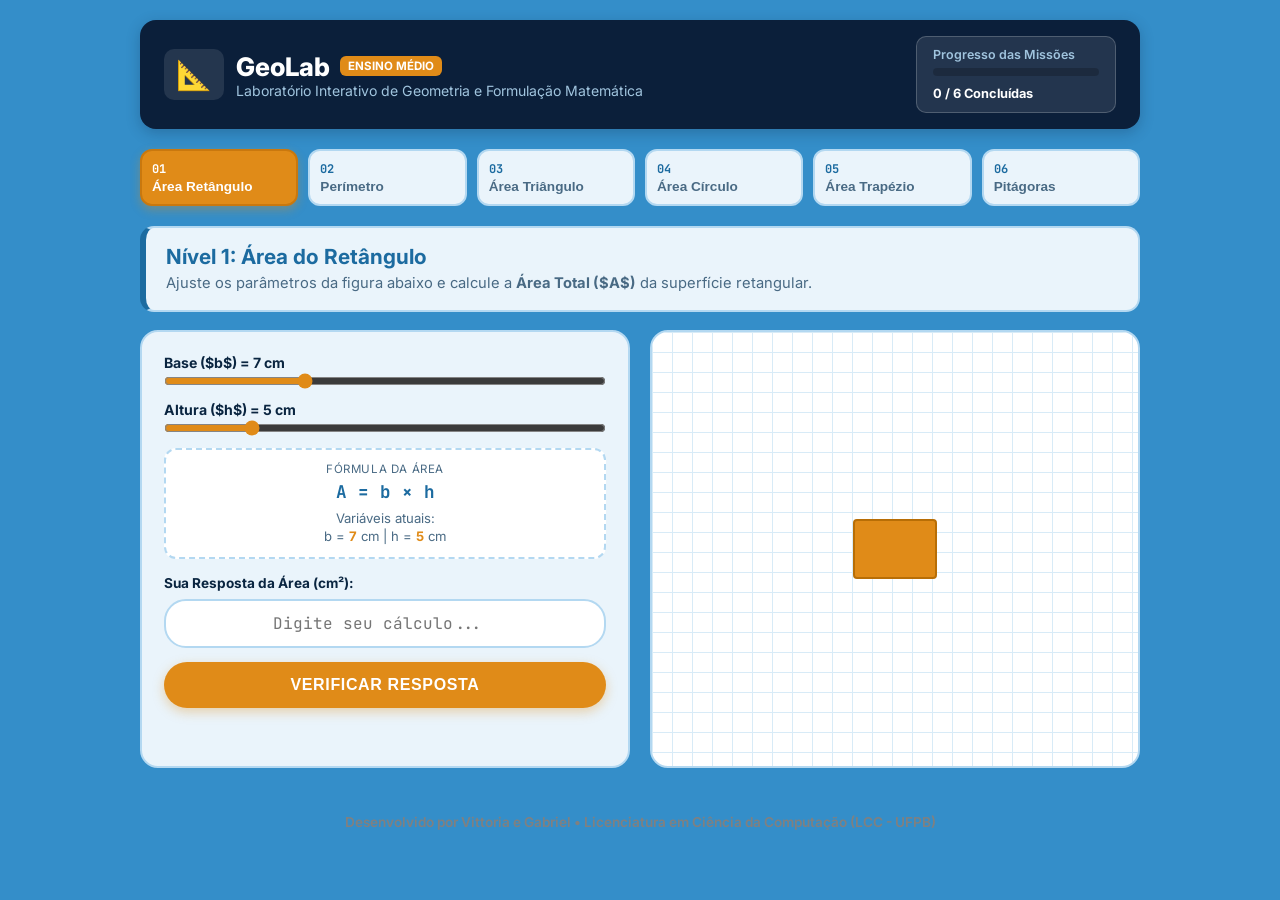
==== index.html @ f27aee1c "Add files via upload" ====
<!DOCTYPE html>
<html lang="pt-BR">
<head>
    <meta charset="UTF-8">
    <meta name="viewport" content="width=device-width, initial-scale=1.0">
    <title>GeoLab | Laboratório Interativo de Geometria Plana</title>
    <!-- Fonte Inter & JetBrains Mono -->
    <link rel="preconnect" href="https://fonts.googleapis.com">
    <link rel="preconnect" href="https://fonts.gstatic.com" crossorigin>
    <link href="https://fonts.googleapis.com/css2?family=Inter:wght@300;400;600;700;800&family=JetBrains+Mono:wght@500;700&display=swap" rel="stylesheet">
    <link rel="stylesheet" href="style.css">
</head>
<body>

    <header class="header">
        <div class="logo-container">
            <span class="logo-icon">📐</span>
            <div>
                <h1>GeoLab <span class="badge-em">Ensino Médio</span></h1>
                <p>Laboratório Interativo de Geometria e Formulação Matemática</p>
            </div>
        </div>
        <div class="progresso-card">
            <span class="progresso-label">Progresso das Missões</span>
            <div class="barra-progresso-bg">
                <div id="barra-progresso" class="barra-progresso-fill" style="width: 0%;"></div>
            </div>
            <span id="texto-progresso" class="progresso-status">0 / 6 Concluídas</span>
        </div>
    </header>

    <!-- TRILHA DE MISSÕES -->
    <div class="trilha-container">
        <nav class="menu-missoes" id="menu-missoes">
            <button class="btn-missao ativo" onclick="mudarMissao(1)">
                <span class="num-nivel">01</span>
                <span class="nome-nivel">Área Retângulo</span>
            </button>
            <button class="btn-missao" onclick="mudarMissao(2)">
                <span class="num-nivel">02</span>
                <span class="nome-nivel">Perímetro</span>
            </button>
            <button class="btn-missao" onclick="mudarMissao(3)">
                <span class="num-nivel">03</span>
                <span class="nome-nivel">Área Triângulo</span>
            </button>
            <button class="btn-missao" onclick="mudarMissao(4)">
                <span class="num-nivel">04</span>
                <span class="nome-nivel">Área Círculo</span>
            </button>
            <button class="btn-missao" onclick="mudarMissao(5)">
                <span class="num-nivel">05</span>
                <span class="nome-nivel">Área Trapézio</span>
            </button>
            <button class="btn-missao" onclick="mudarMissao(6)">
                <span class="num-nivel">06</span>
                <span class="nome-nivel">Pitágoras</span>
            </button>
        </nav>
    </div>

    <main class="container-principal">
        
        <!-- NÍVEL 1: ÁREA RETÂNGULO -->
        <section id="missao-1" class="missao-conteudo ativa">
            <div class="missao-header">
                <h2>Nível 1: Área do Retângulo</h2>
                <p>Ajuste os parâmetros da figura abaixo e calcule a <strong>Área Total ($A$)</strong> da superfície retangular.</p>
            </div>
            <div class="layout-duplo">
                <div class="painel">
                    <div class="controle-grupo">
                        <label>Base ($b$) = <span id="m1-valor-base">7</span> cm</label>
                        <input type="range" id="m1-input-base" min="2" max="18" value="7">
                    </div>
                    <div class="controle-grupo">
                        <label>Altura ($h$) = <span id="m1-valor-altura">5</span> cm</label>
                        <input type="range" id="m1-input-altura" min="2" max="18" value="5">
                    </div>

                    <div class="formula-box">
                        <div class="formula-titulo">Fórmula da Área</div>
                        <div class="formula-expressao">A = b × h</div>
                        <div class="formula-valores">
                            Variáveis atuais: <br>
                            b = <span id="m1-f-b">7</span> cm | h = <span id="m1-f-h">5</span> cm
                        </div>
                    </div>

                    <div class="resposta-grupo">
                        <label for="m1-resposta">Sua Resposta da Área (cm²):</label>
                        <input type="number" id="m1-resposta" placeholder="Digite seu cálculo..." step="any">
                        <button class="btn-acao" onclick="validarM1()">Verificar Resposta</button>
                    </div>
                    <p id="m1-mensagem" class="mensagem"></p>
                </div>
                <div class="area-visual">
                    <div class="grid-fundo"></div>
                    <div id="m1-forma" class="forma-dinamica retangulo"></div>
                </div>
            </div>
        </section>

        <!-- NÍVEL 2: PERÍMETRO -->
        <section id="missao-2" class="missao-conteudo oculta">
            <div class="missao-header">
                <h2>Nível 2: Perímetro de Polígonos</h2>
                <p>Determine a soma de todos os lados (<strong>Perímetro $P$</strong>) para o retângulo com as dimensões escolhidas.</p>
            </div>
            <div class="layout-duplo">
                <div class="painel">
                    <div class="controle-grupo">
                        <label>Lado A ($a$) = <span id="m2-valor-a">8</span> cm</label>
                        <input type="range" id="m2-input-a" min="2" max="16" value="8">
                    </div>
                    <div class="controle-grupo">
                        <label>Lado B ($b$) = <span id="m2-valor-b">6</span> cm</label>
                        <input type="range" id="m2-input-b" min="2" max="16" value="6">
                    </div>

                    <div class="formula-box">
                        <div class="formula-titulo">Fórmula do Perímetro</div>
                        <div class="formula-expressao">P = 2a + 2b</div>
                        <div class="formula-valores">
                            Variáveis atuais: <br>
                            a = <span id="m2-f-a">8</span> cm | b = <span id="m2-f-b">6</span> cm
                        </div>
                    </div>

                    <div class="resposta-grupo">
                        <label for="m2-resposta">Sua Resposta do Perímetro (cm):</label>
                        <input type="number" id="m2-resposta" placeholder="Digite seu cálculo..." step="any">
                        <button class="btn-acao" onclick="validarM2()">Verificar Resposta</button>
                    </div>
                    <p id="m2-mensagem" class="mensagem"></p>
                </div>
                <div class="area-visual">
                    <div class="grid-fundo"></div>
                    <div id="m2-forma" class="forma-dinamica perimetro-box"></div>
                </div>
            </div>
        </section>

        <!-- NÍVEL 3: ÁREA DO TRIÂNGULO -->
        <section id="missao-3" class="missao-conteudo oculta">
            <div class="missao-header">
                <h2>Nível 3: Área do Triângulo</h2>
                <p>Aplique a fórmula da área do triângulo para calcular o espaço ocupado por esta superfície plana.</p>
            </div>
            <div class="layout-duplo">
                <div class="painel">
                    <div class="controle-grupo">
                        <label>Base ($b$) = <span id="m3-valor-base">9</span> cm</label>
                        <input type="range" id="m3-input-base" min="2" max="18" value="9">
                    </div>
                    <div class="controle-grupo">
                        <label>Altura ($h$) = <span id="m3-valor-altura">6</span> cm</label>
                        <input type="range" id="m3-input-altura" min="2" max="18" value="6">
                    </div>

                    <div class="formula-box">
                        <div class="formula-titulo">Fórmula da Área</div>
                        <div class="formula-expressao">A = (b × h) / 2</div>
                        <div class="formula-valores">
                            Variáveis atuais: <br>
                            b = <span id="m3-f-b">9</span> cm | h = <span id="m3-f-h">6</span> cm
                        </div>
                    </div>

                    <div class="resposta-grupo">
                        <label for="m3-resposta">Sua Resposta da Área (cm²):</label>
                        <input type="number" id="m3-resposta" placeholder="Digite seu cálculo..." step="any">
                        <button class="btn-acao" onclick="validarM3()">Verificar Resposta</button>
                    </div>
                    <p id="m3-mensagem" class="mensagem"></p>
                </div>
                <div class="area-visual">
                    <div class="grid-fundo"></div>
                    <div id="m3-forma" class="forma-dinamica triangulo"></div>
                </div>
            </div>
        </section>

        <!-- NÍVEL 4: ÁREA DO CÍRCULO -->
        <section id="missao-4" class="missao-conteudo oculta">
            <div class="missao-header">
                <h2>Nível 4: Área da Região Circular</h2>
                <p>Utilize a constante constante $\pi \approx 3{,}14$ para calcular a área delimitada pela circunferência de raio $r$.</p>
            </div>
            <div class="layout-duplo">
                <div class="painel">
                    <div class="controle-grupo">
                        <label>Raio ($r$) = <span id="m4-valor-raio">5</span> cm</label>
                        <input type="range" id="m4-input-raio" min="1" max="14" value="5">
                    </div>

                    <div class="formula-box">
                        <div class="formula-titulo">Fórmula da Área</div>
                        <div class="formula-expressao">A = π × r² &nbsp;&nbsp;(Considere π = 3,14)</div>
                        <div class="formula-valores">
                            Variáveis atuais: <br>
                            r = <span id="m4-f-r">5</span> cm
                        </div>
                    </div>

                    <div class="resposta-grupo">
                        <label for="m4-resposta">Sua Resposta da Área (cm²):</label>
                        <input type="number" id="m4-resposta" placeholder="Ex: 78.5" step="any">
                        <button class="btn-acao" onclick="validarM4()">Verificar Resposta</button>
                    </div>
                    <p id="m4-mensagem" class="mensagem"></p>
                </div>
                <div class="area-visual">
                    <div class="grid-fundo"></div>
                    <div id="m4-forma" class="forma-dinamica circulo"></div>
                </div>
            </div>
        </section>

        <!-- NÍVEL 5: ÁREA DO TRAPÉZIO -->
        <section id="missao-5" class="missao-conteudo oculta">
            <div class="missao-header">
                <h2>Nível 5: Área do Trapézio</h2>
                <p>Calcule a área do quadrilátero de bases paralelas ajustando a Base Maior ($B$), Base Menor ($b$) e Altura ($h$).</p>
            </div>
            <div class="layout-duplo">
                <div class="painel">
                    <div class="controle-grupo">
                        <label>Base Maior ($B$) = <span id="m5-valor-bmaior">12</span> cm</label>
                        <input type="range" id="m5-input-bmaior" min="6" max="20" value="12">
                    </div>
                    <div class="controle-grupo">
                        <label>Base Menor ($b$) = <span id="m5-valor-bmenor">6</span> cm</label>
                        <input type="range" id="m5-input-bmenor" min="2" max="14" value="6">
                    </div>
                    <div class="controle-grupo">
                        <label>Altura ($h$) = <span id="m5-valor-h">5</span> cm</label>
                        <input type="range" id="m5-input-h" min="2" max="14" value="5">
                    </div>

                    <div class="formula-box">
                        <div class="formula-titulo">Fórmula da Área</div>
                        <div class="formula-expressao">A = ((B + b) × h) / 2</div>
                        <div class="formula-valores">
                            Variáveis atuais: <br>
                            B = <span id="m5-f-B">12</span> cm | b = <span id="m5-f-b">6</span> cm | h = <span id="m5-f-h">5</span> cm
                        </div>
                    </div>

                    <div class="resposta-grupo">
                        <label for="m5-resposta">Sua Resposta da Área (cm²):</label>
                        <input type="number" id="m5-resposta" placeholder="Digite seu cálculo..." step="any">
                        <button class="btn-acao" onclick="validarM5()">Verificar Resposta</button>
                    </div>
                    <p id="m5-mensagem" class="mensagem"></p>
                </div>
                <div class="area-visual">
                    <div class="grid-fundo"></div>
                    <div id="m5-forma" class="forma-dinamica trapezio"></div>
                </div>
            </div>
        </section>

        <!-- NÍVEL 6: TEOREMA DE PITÁGORAS -->
        <section id="missao-6" class="missao-conteudo oculta">
            <div class="missao-header">
                <h2>Nível 6: Teorema de Pitágoras</h2>
                <p>Em um triângulo retângulo, determine o comprimento da <strong>Hipotenusa ($c$)</strong> conhecendo os catetos $a$ e $b$.</p>
            </div>
            <div class="layout-duplo">
                <div class="painel">
                    <div class="controle-grupo">
                        <label>Cateto $a$ = <span id="m6-valor-a">6</span> cm</label>
                        <input type="range" id="m6-input-a" min="2" max="16" value="6">
                    </div>
                    <div class="controle-grupo">
                        <label>Cateto $b$ = <span id="m6-valor-b">8</span> cm</label>
                        <input type="range" id="m6-input-b" min="2" max="16" value="8">
                    </div>

                    <div class="formula-box">
                        <div class="formula-titulo">Teorema de Pitágoras</div>
                        <div class="formula-expressao">c² = a² + b² &nbsp;⇒&nbsp; c = √(a² + b²)</div>
                        <div class="formula-valores">
                            Variáveis atuais: <br>
                            a = <span id="m6-f-a">6</span> cm | b = <span id="m6-f-b">8</span> cm
                        </div>
                    </div>

                    <div class="resposta-grupo">
                        <label for="m6-resposta">Sua Resposta da Hipotenusa $c$ (cm):</label>
                        <input type="number" id="m6-resposta" placeholder="Ex: 10 ou 10.4" step="any">
                        <button class="btn-acao" onclick="validarM6()">Verificar Resposta</button>
                    </div>
                    <p id="m6-mensagem" class="mensagem"></p>
                </div>
                <div class="area-visual">
                    <div class="grid-fundo"></div>
                    <div id="m6-forma" class="forma-dinamica pitagoras"></div>
                </div>
            </div>
        </section>

    </main>

    <footer>
        <p>Desenvolvido por Vittoria e Gabriel &bull; Licenciatura em Ciência da Computação (LCC - UFPB)</p>
    </footer>

    <script src="script.js"></script>
</body>
</html>
---- style.css ----
/* PALETA DE CORES EXTRAÍDA DA IMAGEM DA APLICAÇÃO */
:root {
    --bg-main: #348ec9;             /* Azul vibrante do fundo geral da interface */
    --header-dark: #0b1f3a;         /* Azul marinho escuro do cabeçalho */
    --card-bg: #eaf4fb;            /* Azul claro (gelo) dos painéis de conteúdo */
    --card-border: #b3d8f1;        /* Contorno azul suave */
    --text-dark: #0a2540;           /* Azul escuro para textos e títulos */
    --text-muted: #496a84;          /* Azul acinzetado para subtítulos */
    --accent-orange: #e08b18;      /* Laranja/Dourado (botões principais e formas) */
    --accent-orange-hover: #c9780e;/* Laranja escuro para interação hover */
    --accent-blue-tag: #1c6ba0;    /* Azul médio para etiquetas de apoio */
    --white: #ffffff;
    --font-main: 'Inter', system-ui, -apple-system, sans-serif;
    --font-mono: 'JetBrains Mono', monospace;
}

* {
    box-sizing: border-box;
    margin: 0;
    padding: 0;
}

body {
    background-color: var(--bg-main);
    color: var(--text-dark);
    font-family: var(--font-main);
    min-height: 100vh;
    display: flex;
    flex-direction: column;
    align-items: center;
    padding: 20px 15px;
}

/* CABEÇALHO / HEADER */
.header {
    width: 100%;
    max-width: 1000px;
    background-color: var(--header-dark);
    border-radius: 16px;
    padding: 16px 24px;
    display: flex;
    justify-content: space-between;
    align-items: center;
    margin-bottom: 20px;
    color: var(--white);
    box-shadow: 0 4px 14px rgba(11, 31, 58, 0.25);
    flex-wrap: wrap;
    gap: 15px;
}

.logo-container {
    display: flex;
    align-items: center;
    gap: 12px;
}

.logo-icon {
    font-size: 1.8rem;
    background: rgba(255, 255, 255, 0.1);
    padding: 8px 12px;
    border-radius: 10px;
}

.header h1 {
    font-size: 1.6rem;
    font-weight: 800;
    color: var(--white);
    display: flex;
    align-items: center;
    gap: 10px;
}

.badge-em {
    font-size: 0.72rem;
    background-color: var(--accent-orange);
    color: var(--white);
    padding: 3px 8px;
    border-radius: 6px;
    font-weight: 700;
    text-transform: uppercase;
}

.header p {
    color: #a0c4de;
    font-size: 0.88rem;
}

/* CARD DE PROGRESSO */
.progresso-card {
    background-color: rgba(255, 255, 255, 0.1);
    border: 1px solid rgba(255, 255, 255, 0.2);
    padding: 10px 16px;
    border-radius: 10px;
    min-width: 200px;
}

.progresso-label {
    font-size: 0.78rem;
    color: #a0c4de;
    display: block;
    margin-bottom: 6px;
    font-weight: 600;
}

.barra-progresso-bg {
    width: 100%;
    height: 8px;
    background-color: rgba(0, 0, 0, 0.2);
    border-radius: 10px;
    overflow: hidden;
    margin-bottom: 6px;
}

.barra-progresso-fill {
    height: 100%;
    background-color: var(--accent-orange);
    transition: width 0.4s ease;
}

.progresso-status {
    font-size: 0.8rem;
    font-weight: 700;
    color: var(--white);
}

/* TRILHA DE MISSÕES */
.trilha-container {
    width: 100%;
    max-width: 1000px;
    margin-bottom: 20px;
}

.menu-missoes {
    display: grid;
    grid-template-columns: repeat(auto-fit, minmax(140px, 1fr));
    gap: 10px;
}

.btn-missao {
    background-color: var(--card-bg);
    border: 2px solid var(--card-border);
    color: var(--text-muted);
    padding: 10px;
    border-radius: 12px;
    cursor: pointer;
    display: flex;
    flex-direction: column;
    align-items: flex-start;
    gap: 2px;
    transition: all 0.2s ease;
}

.btn-missao:hover {
    border-color: var(--accent-orange);
    color: var(--text-dark);
}

.btn-missao.ativo {
    background-color: var(--accent-orange);
    border-color: var(--accent-orange-hover);
    color: var(--white);
    box-shadow: 0 4px 10px rgba(224, 139, 24, 0.35);
}

.btn-missao.ativo .num-nivel,
.btn-missao.ativo .nome-nivel {
    color: var(--white);
}

.num-nivel {
    font-family: var(--font-mono);
    font-size: 0.75rem;
    font-weight: 700;
    color: var(--accent-blue-tag);
}

.nome-nivel {
    font-size: 0.85rem;
    font-weight: 700;
}

/* CONTEÚDO PRINCIPAL */
.container-principal {
    width: 100%;
    max-width: 1000px;
}

.missao-conteudo {
    display: none;
    animation: fadeIn 0.3s ease-out;
}

.missao-conteudo.ativa {
    display: block;
}

@keyframes fadeIn {
    from { opacity: 0; transform: translateY(8px); }
    to { opacity: 1; transform: translateY(0); }
}

.missao-header {
    background-color: var(--card-bg);
    border: 2px solid var(--card-border);
    border-left: 6px solid var(--accent-blue-tag);
    padding: 16px 20px;
    border-radius: 14px;
    margin-bottom: 18px;
    color: var(--text-dark);
}

.missao-header h2 {
    font-size: 1.3rem;
    color: var(--accent-blue-tag);
    margin-bottom: 4px;
}

.missao-header p {
    color: var(--text-muted);
    font-size: 0.92rem;
    line-height: 1.4;
}

/* LAYOUT DUPLO */
.layout-duplo {
    display: grid;
    grid-template-columns: 1fr 1fr;
    gap: 20px;
}

@media (max-width: 820px) {
    .layout-duplo {
        grid-template-columns: 1fr;
    }
}

/* PAINEL DE CONTROLES (ESTILO CARTÃO DA IMAGEM) */
.painel {
    background-color: var(--card-bg);
    border: 2px solid var(--card-border);
    border-radius: 18px;
    padding: 22px;
    display: flex;
    flex-direction: column;
    gap: 16px;
}

.controle-grupo {
    display: flex;
    flex-direction: column;
    gap: 6px;
}

.controle-grupo label {
    font-size: 0.88rem;
    font-weight: 700;
    color: var(--text-dark);
}

input[type="range"] {
    width: 100%;
    height: 8px;
    background: #c2e1f5;
    border-radius: 5px;
    accent-color: var(--accent-orange);
    cursor: pointer;
}

/* CAIXA DE FÓRMULA */
.formula-box {
    background-color: var(--white);
    border: 2px dashed var(--card-border);
    border-radius: 12px;
    padding: 12px;
    text-align: center;
}

.formula-titulo {
    font-size: 0.72rem;
    text-transform: uppercase;
    letter-spacing: 0.05em;
    color: var(--text-muted);
    margin-bottom: 4px;
}

.formula-expressao {
    font-family: var(--font-mono);
    font-size: 1.1rem;
    font-weight: 700;
    color: var(--accent-blue-tag);
    margin-bottom: 6px;
}

.formula-valores {
    font-size: 0.82rem;
    color: var(--text-muted);
    line-height: 1.4;
}

.formula-valores span {
    color: var(--accent-orange);
    font-weight: 700;
}

/* ENTRADA DE RESPOSTA */
.resposta-grupo {
    display: flex;
    flex-direction: column;
    gap: 8px;
}

.resposta-grupo label {
    font-size: 0.85rem;
    font-weight: 700;
    color: var(--text-dark);
}

.resposta-grupo input[type="number"] {
    background-color: var(--white);
    border: 2px solid var(--card-border);
    color: var(--text-dark);
    font-family: var(--font-mono);
    font-size: 1rem;
    padding: 12px 16px;
    border-radius: 22px; /* Cantos arredondados estilo pílula */
    outline: none;
    transition: border-color 0.2s;
    text-align: center;
}

.resposta-grupo input[type="number"]:focus {
    border-color: var(--accent-orange);
}

/* BOTÃO PRINCIPAL (IDÊNTICO AO "CALCULAR ÁREA" DA IMAGEM) */
.btn-acao {
    background-color: var(--accent-orange);
    color: var(--white);
    border: none;
    padding: 14px;
    font-size: 1rem;
    font-weight: 800;
    text-transform: uppercase;
    letter-spacing: 0.04em;
    border-radius: 25px; /* Formato pílula da imagem */
    cursor: pointer;
    transition: all 0.2s ease;
    box-shadow: 0 4px 12px rgba(224, 139, 24, 0.35);
    margin-top: 6px;
}

.btn-acao:hover {
    background-color: var(--accent-orange-hover);
    transform: translateY(-2px);
    box-shadow: 0 6px 16px rgba(224, 139, 24, 0.45);
}

/* ÁREA VISUAL E GRELHA (CANVAS) */
.area-visual {
    background-color: var(--white);
    border: 2px solid var(--card-border);
    border-radius: 18px;
    display: flex;
    align-items: center;
    justify-content: center;
    min-height: 320px;
    position: relative;
    overflow: hidden;
    padding: 20px;
}

/* GRELHA AZUL CLARA DO FUNDO */
.grid-fundo {
    position: absolute;
    inset: 0;
    background-image: linear-gradient(#d8ebf7 1px, transparent 1px),
                      linear-gradient(90deg, #d8ebf7 1px, transparent 1px);
    background-size: 20px 20px;
    pointer-events: none;
}

/* FORMAS GEOMÉTRICAS EM LARANJA/AMARELO DOURADO */
.forma-dinamica {
    transition: all 0.25s cubic-bezier(0.4, 0, 0.2, 1);
    position: relative;
    z-index: 2;
}

.retangulo {
    background-color: var(--accent-orange);
    border: 2px solid #b86e06;
    border-radius: 4px;
}

.perimetro-box {
    background-color: rgba(224, 139, 24, 0.15);
    border: 3px dashed var(--accent-orange);
    border-radius: 4px;
}

.triangulo {
    clip-path: polygon(50% 0%, 0% 100%, 100% 100%);
    background-color: var(--accent-orange);
}

.circulo {
    border-radius: 50%;
    background-color: var(--accent-orange);
    border: 2px solid #b86e06;
}

.trapezio {
    clip-path: polygon(25% 0%, 75% 0%, 100% 100%, 0% 100%);
    background-color: var(--accent-orange);
}

.pitagoras {
    clip-path: polygon(0 0, 0 100%, 100% 100%);
    background-color: var(--accent-orange);
}

/* MENSAGENS DE VERIFICAÇÃO */
.mensagem {
    font-size: 0.88rem;
    font-weight: 700;
    text-align: center;
    min-height: 20px;
}

.mensagem.sucesso {
    color: #15803d;
}

.mensagem.erro {
    color: #b91c1c;
}

/* RODAPÉ */
footer {
    width: 100%;
    max-width: 1000px;
    text-align: center;
    margin-top: 30px;
    padding: 16px 0;
    color: grey;
    font-size: 0.85rem;
    font-weight: 600;
}
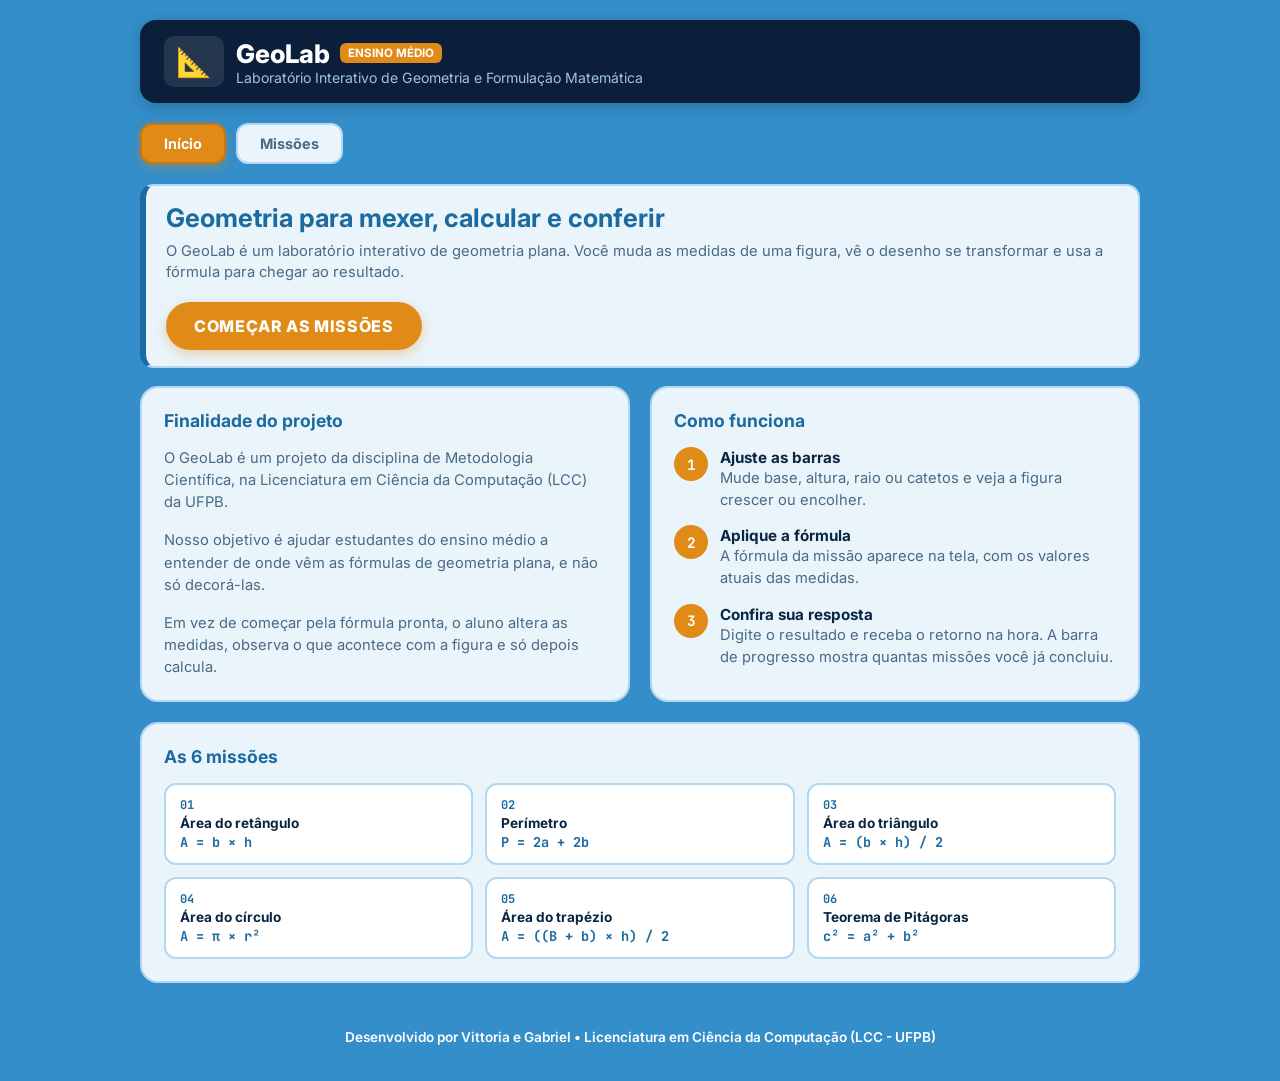
==== commit bc521074: "Update index.html" ====
--- a/index.html
+++ b/index.html
@@ -3,7 +3,7 @@
 <head>
     <meta charset="UTF-8">
     <meta name="viewport" content="width=device-width, initial-scale=1.0">
-    <title>GeoLab | Laboratório Interativo de Geometria Plana</title>
+    <title>GeoLab | Início</title>
     <!-- Fonte Inter & JetBrains Mono -->
     <link rel="preconnect" href="https://fonts.googleapis.com">
     <link rel="preconnect" href="https://fonts.gstatic.com" crossorigin>
@@ -20,283 +20,95 @@
                 <p>Laboratório Interativo de Geometria e Formulação Matemática</p>
             </div>
         </div>
-        <div class="progresso-card">
-            <span class="progresso-label">Progresso das Missões</span>
-            <div class="barra-progresso-bg">
-                <div id="barra-progresso" class="barra-progresso-fill" style="width: 0%;"></div>
-            </div>
-            <span id="texto-progresso" class="progresso-status">0 / 6 Concluídas</span>
-        </div>
     </header>
 
-    <!-- TRILHA DE MISSÕES -->
-    <div class="trilha-container">
-        <nav class="menu-missoes" id="menu-missoes">
-            <button class="btn-missao ativo" onclick="mudarMissao(1)">
-                <span class="num-nivel">01</span>
-                <span class="nome-nivel">Área Retângulo</span>
-            </button>
-            <button class="btn-missao" onclick="mudarMissao(2)">
-                <span class="num-nivel">02</span>
-                <span class="nome-nivel">Perímetro</span>
-            </button>
-            <button class="btn-missao" onclick="mudarMissao(3)">
-                <span class="num-nivel">03</span>
-                <span class="nome-nivel">Área Triângulo</span>
-            </button>
-            <button class="btn-missao" onclick="mudarMissao(4)">
-                <span class="num-nivel">04</span>
-                <span class="nome-nivel">Área Círculo</span>
-            </button>
-            <button class="btn-missao" onclick="mudarMissao(5)">
-                <span class="num-nivel">05</span>
-                <span class="nome-nivel">Área Trapézio</span>
-            </button>
-            <button class="btn-missao" onclick="mudarMissao(6)">
-                <span class="num-nivel">06</span>
-                <span class="nome-nivel">Pitágoras</span>
-            </button>
-        </nav>
-    </div>
+    <!-- MENU ENTRE AS PÁGINAS -->
+    <nav class="nav-site" aria-label="Páginas do GeoLab">
+        <a class="nav-link ativo" href="index.html" aria-current="page">Início</a>
+        <a class="nav-link" href="missoes.html">Missões</a>
+    </nav>
 
-    <main class="container-principal">
-        
-        <!-- NÍVEL 1: ÁREA RETÂNGULO -->
-        <section id="missao-1" class="missao-conteudo ativa">
-            <div class="missao-header">
-                <h2>Nível 1: Área do Retângulo</h2>
-                <p>Ajuste os parâmetros da figura abaixo e calcule a <strong>Área Total ($A$)</strong> da superfície retangular.</p>
-            </div>
-            <div class="layout-duplo">
-                <div class="painel">
-                    <div class="controle-grupo">
-                        <label>Base ($b$) = <span id="m1-valor-base">7</span> cm</label>
-                        <input type="range" id="m1-input-base" min="2" max="18" value="7">
-                    </div>
-                    <div class="controle-grupo">
-                        <label>Altura ($h$) = <span id="m1-valor-altura">5</span> cm</label>
-                        <input type="range" id="m1-input-altura" min="2" max="18" value="5">
-                    </div>
+    <main class="container-principal pagina-inicio">
 
-                    <div class="formula-box">
-                        <div class="formula-titulo">Fórmula da Área</div>
-                        <div class="formula-expressao">A = b × h</div>
-                        <div class="formula-valores">
-                            Variáveis atuais: <br>
-                            b = <span id="m1-f-b">7</span> cm | h = <span id="m1-f-h">5</span> cm
-                        </div>
-                    </div>
-
-                    <div class="resposta-grupo">
-                        <label for="m1-resposta">Sua Resposta da Área (cm²):</label>
-                        <input type="number" id="m1-resposta" placeholder="Digite seu cálculo..." step="any">
-                        <button class="btn-acao" onclick="validarM1()">Verificar Resposta</button>
-                    </div>
-                    <p id="m1-mensagem" class="mensagem"></p>
-                </div>
-                <div class="area-visual">
-                    <div class="grid-fundo"></div>
-                    <div id="m1-forma" class="forma-dinamica retangulo"></div>
-                </div>
+        <!-- APRESENTAÇÃO -->
+        <section class="missao-header">
+            <h2>Geometria para mexer, calcular e conferir</h2>
+            <p>O GeoLab é um laboratório interativo de geometria plana. Você muda as medidas de uma figura, vê o desenho se transformar e usa a fórmula para chegar ao resultado.</p>
+            <div class="hero-acoes">
+                <a class="btn-acao" href="missoes.html">Começar as missões</a>
             </div>
         </section>
 
-        <!-- NÍVEL 2: PERÍMETRO -->
-        <section id="missao-2" class="missao-conteudo oculta">
-            <div class="missao-header">
-                <h2>Nível 2: Perímetro de Polígonos</h2>
-                <p>Determine a soma de todos os lados (<strong>Perímetro $P$</strong>) para o retângulo com as dimensões escolhidas.</p>
-            </div>
-            <div class="layout-duplo">
-                <div class="painel">
-                    <div class="controle-grupo">
-                        <label>Lado A ($a$) = <span id="m2-valor-a">8</span> cm</label>
-                        <input type="range" id="m2-input-a" min="2" max="16" value="8">
-                    </div>
-                    <div class="controle-grupo">
-                        <label>Lado B ($b$) = <span id="m2-valor-b">6</span> cm</label>
-                        <input type="range" id="m2-input-b" min="2" max="16" value="6">
-                    </div>
+        <!-- FINALIDADE E COMO FUNCIONA -->
+        <div class="layout-duplo">
+            <section class="painel">
+                <h3>Finalidade do projeto</h3>
+                <p>O GeoLab é um projeto da disciplina de Metodologia Científica, na Licenciatura em Ciência da Computação (LCC) da UFPB.</p>
+                <p>Nosso objetivo é ajudar estudantes do ensino médio a entender de onde vêm as fórmulas de geometria plana, e não só decorá-las.</p>
+                <p>Em vez de começar pela fórmula pronta, o aluno altera as medidas, observa o que acontece com a figura e só depois calcula.</p>
+            </section>
 
-                    <div class="formula-box">
-                        <div class="formula-titulo">Fórmula do Perímetro</div>
-                        <div class="formula-expressao">P = 2a + 2b</div>
-                        <div class="formula-valores">
-                            Variáveis atuais: <br>
-                            a = <span id="m2-f-a">8</span> cm | b = <span id="m2-f-b">6</span> cm
+            <section class="painel">
+                <h3>Como funciona</h3>
+                <ol class="lista-passos">
+                    <li>
+                        <span class="passo-num">1</span>
+                        <div>
+                            <strong>Ajuste as barras</strong>
+                            <p>Mude base, altura, raio ou catetos e veja a figura crescer ou encolher.</p>
                         </div>
-                    </div>
+                    </li>
+                    <li>
+                        <span class="passo-num">2</span>
+                        <div>
+                            <strong>Aplique a fórmula</strong>
+                            <p>A fórmula da missão aparece na tela, com os valores atuais das medidas.</p>
+                        </div>
+                    </li>
+                    <li>
+                        <span class="passo-num">3</span>
+                        <div>
+                            <strong>Confira sua resposta</strong>
+                            <p>Digite o resultado e receba o retorno na hora. A barra de progresso mostra quantas missões você já concluiu.</p>
+                        </div>
+                    </li>
+                </ol>
+            </section>
+        </div>
 
-                    <div class="resposta-grupo">
-                        <label for="m2-resposta">Sua Resposta do Perímetro (cm):</label>
-                        <input type="number" id="m2-resposta" placeholder="Digite seu cálculo..." step="any">
-                        <button class="btn-acao" onclick="validarM2()">Verificar Resposta</button>
-                    </div>
-                    <p id="m2-mensagem" class="mensagem"></p>
+        <!-- AS 6 MISSÕES -->
+        <section class="painel painel-largo">
+            <h3>As 6 missões</h3>
+            <div class="trilha-inicio">
+                <div class="nivel-card">
+                    <span class="num-nivel">01</span>
+                    <span class="nome-nivel">Área do retângulo</span>
+                    <span class="nivel-formula">A = b × h</span>
                 </div>
-                <div class="area-visual">
-                    <div class="grid-fundo"></div>
-                    <div id="m2-forma" class="forma-dinamica perimetro-box"></div>
+                <div class="nivel-card">
+                    <span class="num-nivel">02</span>
+                    <span class="nome-nivel">Perímetro</span>
+                    <span class="nivel-formula">P = 2a + 2b</span>
                 </div>
-            </div>
-        </section>
-
-        <!-- NÍVEL 3: ÁREA DO TRIÂNGULO -->
-        <section id="missao-3" class="missao-conteudo oculta">
-            <div class="missao-header">
-                <h2>Nível 3: Área do Triângulo</h2>
-                <p>Aplique a fórmula da área do triângulo para calcular o espaço ocupado por esta superfície plana.</p>
-            </div>
-            <div class="layout-duplo">
-                <div class="painel">
-                    <div class="controle-grupo">
-                        <label>Base ($b$) = <span id="m3-valor-base">9</span> cm</label>
-                        <input type="range" id="m3-input-base" min="2" max="18" value="9">
-                    </div>
-                    <div class="controle-grupo">
-                        <label>Altura ($h$) = <span id="m3-valor-altura">6</span> cm</label>
-                        <input type="range" id="m3-input-altura" min="2" max="18" value="6">
-                    </div>
-
-                    <div class="formula-box">
-                        <div class="formula-titulo">Fórmula da Área</div>
-                        <div class="formula-expressao">A = (b × h) / 2</div>
-                        <div class="formula-valores">
-                            Variáveis atuais: <br>
-                            b = <span id="m3-f-b">9</span> cm | h = <span id="m3-f-h">6</span> cm
-                        </div>
-                    </div>
-
-                    <div class="resposta-grupo">
-                        <label for="m3-resposta">Sua Resposta da Área (cm²):</label>
-                        <input type="number" id="m3-resposta" placeholder="Digite seu cálculo..." step="any">
-                        <button class="btn-acao" onclick="validarM3()">Verificar Resposta</button>
-                    </div>
-                    <p id="m3-mensagem" class="mensagem"></p>
+                <div class="nivel-card">
+                    <span class="num-nivel">03</span>
+                    <span class="nome-nivel">Área do triângulo</span>
+                    <span class="nivel-formula">A = (b × h) / 2</span>
                 </div>
-                <div class="area-visual">
-                    <div class="grid-fundo"></div>
-                    <div id="m3-forma" class="forma-dinamica triangulo"></div>
+                <div class="nivel-card">
+                    <span class="num-nivel">04</span>
+                    <span class="nome-nivel">Área do círculo</span>
+                    <span class="nivel-formula">A = π × r²</span>
                 </div>
-            </div>
-        </section>
-
-        <!-- NÍVEL 4: ÁREA DO CÍRCULO -->
-        <section id="missao-4" class="missao-conteudo oculta">
-            <div class="missao-header">
-                <h2>Nível 4: Área da Região Circular</h2>
-                <p>Utilize a constante constante $\pi \approx 3{,}14$ para calcular a área delimitada pela circunferência de raio $r$.</p>
-            </div>
-            <div class="layout-duplo">
-                <div class="painel">
-                    <div class="controle-grupo">
-                        <label>Raio ($r$) = <span id="m4-valor-raio">5</span> cm</label>
-                        <input type="range" id="m4-input-raio" min="1" max="14" value="5">
-                    </div>
-
-                    <div class="formula-box">
-                        <div class="formula-titulo">Fórmula da Área</div>
-                        <div class="formula-expressao">A = π × r² &nbsp;&nbsp;(Considere π = 3,14)</div>
-                        <div class="formula-valores">
-                            Variáveis atuais: <br>
-                            r = <span id="m4-f-r">5</span> cm
-                        </div>
-                    </div>
-
-                    <div class="resposta-grupo">
-                        <label for="m4-resposta">Sua Resposta da Área (cm²):</label>
-                        <input type="number" id="m4-resposta" placeholder="Ex: 78.5" step="any">
-                        <button class="btn-acao" onclick="validarM4()">Verificar Resposta</button>
-                    </div>
-                    <p id="m4-mensagem" class="mensagem"></p>
+                <div class="nivel-card">
+                    <span class="num-nivel">05</span>
+                    <span class="nome-nivel">Área do trapézio</span>
+                    <span class="nivel-formula">A = ((B + b) × h) / 2</span>
                 </div>
-                <div class="area-visual">
-                    <div class="grid-fundo"></div>
-                    <div id="m4-forma" class="forma-dinamica circulo"></div>
-                </div>
-            </div>
-        </section>
-
-        <!-- NÍVEL 5: ÁREA DO TRAPÉZIO -->
-        <section id="missao-5" class="missao-conteudo oculta">
-            <div class="missao-header">
-                <h2>Nível 5: Área do Trapézio</h2>
-                <p>Calcule a área do quadrilátero de bases paralelas ajustando a Base Maior ($B$), Base Menor ($b$) e Altura ($h$).</p>
-            </div>
-            <div class="layout-duplo">
-                <div class="painel">
-                    <div class="controle-grupo">
-                        <label>Base Maior ($B$) = <span id="m5-valor-bmaior">12</span> cm</label>
-                        <input type="range" id="m5-input-bmaior" min="6" max="20" value="12">
-                    </div>
-                    <div class="controle-grupo">
-                        <label>Base Menor ($b$) = <span id="m5-valor-bmenor">6</span> cm</label>
-                        <input type="range" id="m5-input-bmenor" min="2" max="14" value="6">
-                    </div>
-                    <div class="controle-grupo">
-                        <label>Altura ($h$) = <span id="m5-valor-h">5</span> cm</label>
-                        <input type="range" id="m5-input-h" min="2" max="14" value="5">
-                    </div>
-
-                    <div class="formula-box">
-                        <div class="formula-titulo">Fórmula da Área</div>
-                        <div class="formula-expressao">A = ((B + b) × h) / 2</div>
-                        <div class="formula-valores">
-                            Variáveis atuais: <br>
-                            B = <span id="m5-f-B">12</span> cm | b = <span id="m5-f-b">6</span> cm | h = <span id="m5-f-h">5</span> cm
-                        </div>
-                    </div>
-
-                    <div class="resposta-grupo">
-                        <label for="m5-resposta">Sua Resposta da Área (cm²):</label>
-                        <input type="number" id="m5-resposta" placeholder="Digite seu cálculo..." step="any">
-                        <button class="btn-acao" onclick="validarM5()">Verificar Resposta</button>
-                    </div>
-                    <p id="m5-mensagem" class="mensagem"></p>
-                </div>
-                <div class="area-visual">
-                    <div class="grid-fundo"></div>
-                    <div id="m5-forma" class="forma-dinamica trapezio"></div>
-                </div>
-            </div>
-        </section>
-
-        <!-- NÍVEL 6: TEOREMA DE PITÁGORAS -->
-        <section id="missao-6" class="missao-conteudo oculta">
-            <div class="missao-header">
-                <h2>Nível 6: Teorema de Pitágoras</h2>
-                <p>Em um triângulo retângulo, determine o comprimento da <strong>Hipotenusa ($c$)</strong> conhecendo os catetos $a$ e $b$.</p>
-            </div>
-            <div class="layout-duplo">
-                <div class="painel">
-                    <div class="controle-grupo">
-                        <label>Cateto $a$ = <span id="m6-valor-a">6</span> cm</label>
-                        <input type="range" id="m6-input-a" min="2" max="16" value="6">
-                    </div>
-                    <div class="controle-grupo">
-                        <label>Cateto $b$ = <span id="m6-valor-b">8</span> cm</label>
-                        <input type="range" id="m6-input-b" min="2" max="16" value="8">
-                    </div>
-
-                    <div class="formula-box">
-                        <div class="formula-titulo">Teorema de Pitágoras</div>
-                        <div class="formula-expressao">c² = a² + b² &nbsp;⇒&nbsp; c = √(a² + b²)</div>
-                        <div class="formula-valores">
-                            Variáveis atuais: <br>
-                            a = <span id="m6-f-a">6</span> cm | b = <span id="m6-f-b">8</span> cm
-                        </div>
-                    </div>
-
-                    <div class="resposta-grupo">
-                        <label for="m6-resposta">Sua Resposta da Hipotenusa $c$ (cm):</label>
-                        <input type="number" id="m6-resposta" placeholder="Ex: 10 ou 10.4" step="any">
-                        <button class="btn-acao" onclick="validarM6()">Verificar Resposta</button>
-                    </div>
-                    <p id="m6-mensagem" class="mensagem"></p>
-                </div>
-                <div class="area-visual">
-                    <div class="grid-fundo"></div>
-                    <div id="m6-forma" class="forma-dinamica pitagoras"></div>
+                <div class="nivel-card">
+                    <span class="num-nivel">06</span>
+                    <span class="nome-nivel">Teorema de Pitágoras</span>
+                    <span class="nivel-formula">c² = a² + b²</span>
                 </div>
             </div>
         </section>
@@ -307,6 +119,5 @@
         <p>Desenvolvido por Vittoria e Gabriel &bull; Licenciatura em Ciência da Computação (LCC - UFPB)</p>
     </footer>
 
-    <script src="script.js"></script>
 </body>
-</html>+</html>
--- a/style.css
+++ b/style.css
@@ -1,14 +1,14 @@
-/* PALETA DE CORES EXTRAÍDA DA IMAGEM DA APLICAÇÃO */
+/* PALETA DE CORES DA APLICAÇÃO */
 :root {
-    --bg-main: #348ec9;             /* Azul vibrante do fundo geral da interface */
-    --header-dark: #0b1f3a;         /* Azul marinho escuro do cabeçalho */
-    --card-bg: #eaf4fb;            /* Azul claro (gelo) dos painéis de conteúdo */
-    --card-border: #b3d8f1;        /* Contorno azul suave */
-    --text-dark: #0a2540;           /* Azul escuro para textos e títulos */
-    --text-muted: #496a84;          /* Azul acinzetado para subtítulos */
-    --accent-orange: #e08b18;      /* Laranja/Dourado (botões principais e formas) */
-    --accent-orange-hover: #c9780e;/* Laranja escuro para interação hover */
-    --accent-blue-tag: #1c6ba0;    /* Azul médio para etiquetas de apoio */
+    --bg-main: #348ec9;             /* Azul vibrante do fundo */
+    --header-dark: #0b1f3a;         /* Azul marinho do topo */
+    --card-bg: #eaf4fb;            /* Azul claro (gelo) dos cartões */
+    --card-border: #b3d8f1;        /* Borda suave */
+    --text-dark: #0a2540;           /* Texto principal */
+    --text-muted: #496a84;          /* Texto secundário */
+    --accent-orange: #e08b18;      /* Laranja/Dourado principal */
+    --accent-orange-hover: #c9780e;/* Hover botão */
+    --accent-blue-tag: #1c6ba0;    /* Azul para subtítulos */
     --white: #ffffff;
     --font-main: 'Inter', system-ui, -apple-system, sans-serif;
     --font-mono: 'JetBrains Mono', monospace;
@@ -31,7 +31,7 @@
     padding: 20px 15px;
 }
 
-/* CABEÇALHO / HEADER */
+/* HEADER */
 .header {
     width: 100%;
     max-width: 1000px;
@@ -85,7 +85,7 @@
     font-size: 0.88rem;
 }
 
-/* CARD DE PROGRESSO */
+/* PROGRESSO */
 .progresso-card {
     background-color: rgba(255, 255, 255, 0.1);
     border: 1px solid rgba(255, 255, 255, 0.2);
@@ -123,7 +123,7 @@
     color: var(--white);
 }
 
-/* TRILHA DE MISSÕES */
+/* MENU DE MISSÕES */
 .trilha-container {
     width: 100%;
     max-width: 1000px;
@@ -234,7 +234,7 @@
     }
 }
 
-/* PAINEL DE CONTROLES (ESTILO CARTÃO DA IMAGEM) */
+/* PAINEL */
 .painel {
     background-color: var(--card-bg);
     border: 2px solid var(--card-border);
@@ -302,7 +302,7 @@
     font-weight: 700;
 }
 
-/* ENTRADA DE RESPOSTA */
+/* RESPOSTAS */
 .resposta-grupo {
     display: flex;
     flex-direction: column;
@@ -322,7 +322,7 @@
     font-family: var(--font-mono);
     font-size: 1rem;
     padding: 12px 16px;
-    border-radius: 22px; /* Cantos arredondados estilo pílula */
+    border-radius: 22px;
     outline: none;
     transition: border-color 0.2s;
     text-align: center;
@@ -332,7 +332,7 @@
     border-color: var(--accent-orange);
 }
 
-/* BOTÃO PRINCIPAL (IDÊNTICO AO "CALCULAR ÁREA" DA IMAGEM) */
+/* BOTÃO PRINCIPAL */
 .btn-acao {
     background-color: var(--accent-orange);
     color: var(--white);
@@ -342,7 +342,7 @@
     font-weight: 800;
     text-transform: uppercase;
     letter-spacing: 0.04em;
-    border-radius: 25px; /* Formato pílula da imagem */
+    border-radius: 25px;
     cursor: pointer;
     transition: all 0.2s ease;
     box-shadow: 0 4px 12px rgba(224, 139, 24, 0.35);
@@ -352,10 +352,9 @@
 .btn-acao:hover {
     background-color: var(--accent-orange-hover);
     transform: translateY(-2px);
-    box-shadow: 0 6px 16px rgba(224, 139, 24, 0.45);
-}
-
-/* ÁREA VISUAL E GRELHA (CANVAS) */
+}
+
+/* ÁREA VISUAL */
 .area-visual {
     background-color: var(--white);
     border: 2px solid var(--card-border);
@@ -369,7 +368,6 @@
     padding: 20px;
 }
 
-/* GRELHA AZUL CLARA DO FUNDO */
 .grid-fundo {
     position: absolute;
     inset: 0;
@@ -379,7 +377,6 @@
     pointer-events: none;
 }
 
-/* FORMAS GEOMÉTRICAS EM LARANJA/AMARELO DOURADO */
 .forma-dinamica {
     transition: all 0.25s cubic-bezier(0.4, 0, 0.2, 1);
     position: relative;
@@ -419,7 +416,91 @@
     background-color: var(--accent-orange);
 }
 
-/* MENSAGENS DE VERIFICAÇÃO */
+/* ESTILOS ESPECÍFICOS DA DICA E QUIZ DO NÍVEL 6 (GABRIEL) */
+.card-extra-desafio {
+    margin-top: 20px;
+    display: grid;
+    grid-template-columns: 1fr 1fr;
+    gap: 20px;
+}
+
+@media (max-width: 820px) {
+    .card-extra-desafio {
+        grid-template-columns: 1fr;
+    }
+}
+
+.dica-box {
+    background-color: #fff8eb;
+    border: 2px solid #f3c98b;
+    border-radius: 18px;
+    padding: 20px;
+}
+
+.dica-tag {
+    font-size: 0.75rem;
+    font-weight: 800;
+    color: #b86e06;
+    display: inline-block;
+    margin-bottom: 8px;
+}
+
+.dica-box p {
+    font-size: 0.92rem;
+    color: #5c3a03;
+    line-height: 1.5;
+}
+
+.quiz-box {
+    background-color: var(--card-bg);
+    border: 2px solid var(--card-border);
+    border-radius: 18px;
+    padding: 20px;
+}
+
+.quiz-box h3 {
+    font-size: 1.1rem;
+    color: var(--accent-blue-tag);
+    margin-bottom: 6px;
+}
+
+.quiz-box p {
+    font-size: 0.9rem;
+    color: var(--text-dark);
+    margin-bottom: 6px;
+}
+
+.quiz-pergunta {
+    font-weight: 700;
+    color: var(--accent-orange) !important;
+}
+
+.opcoes-grid {
+    display: grid;
+    grid-template-columns: 1fr 1fr;
+    gap: 10px;
+    margin-top: 10px;
+}
+
+.btn-opcao {
+    background-color: var(--white);
+    border: 2px solid var(--card-border);
+    color: var(--text-dark);
+    padding: 10px;
+    font-size: 0.95rem;
+    font-weight: 700;
+    border-radius: 12px;
+    cursor: pointer;
+    transition: all 0.2s ease;
+}
+
+.btn-opcao:hover {
+    background-color: var(--accent-orange);
+    color: var(--white);
+    border-color: var(--accent-orange);
+}
+
+/* MENSAGENS */
 .mensagem {
     font-size: 0.88rem;
     font-weight: 700;
@@ -427,22 +508,142 @@
     min-height: 20px;
 }
 
-.mensagem.sucesso {
-    color: #15803d;
-}
-
-.mensagem.erro {
-    color: #b91c1c;
-}
-
-/* RODAPÉ */
+.mensagem.sucesso { color: #15803d; }
+.mensagem.erro { color: #b91c1c; }
+
+/* FOOTER */
 footer {
     width: 100%;
     max-width: 1000px;
     text-align: center;
     margin-top: 30px;
     padding: 16px 0;
-    color: grey;
+    color: var(--white);
     font-size: 0.85rem;
     font-weight: 600;
-}+}
+
+/* ============================================================
+   MENU ENTRE PÁGINAS E PÁGINA INICIAL (acrescentado)
+   Usa as mesmas variáveis, fontes e cartões do restante do site.
+   ============================================================ */
+
+.nav-site {
+    width: 100%;
+    max-width: 1000px;
+    display: flex;
+    gap: 10px;
+    margin-bottom: 20px;
+}
+
+.nav-link {
+    background-color: var(--card-bg);
+    border: 2px solid var(--card-border);
+    color: var(--text-muted);
+    padding: 10px 22px;
+    border-radius: 12px;
+    font-size: 0.9rem;
+    font-weight: 700;
+    text-decoration: none;
+    transition: all 0.2s ease;
+}
+
+.nav-link:hover {
+    border-color: var(--accent-orange);
+    color: var(--text-dark);
+}
+
+.nav-link.ativo {
+    background-color: var(--accent-orange);
+    border-color: var(--accent-orange-hover);
+    color: var(--white);
+    box-shadow: 0 4px 10px rgba(224, 139, 24, 0.35);
+}
+
+/* botão principal quando é um link */
+a.btn-acao {
+    display: inline-block;
+    text-align: center;
+    text-decoration: none;
+    padding: 14px 28px;
+}
+
+/* conteúdo da página inicial */
+.pagina-inicio .missao-header h2 {
+    font-size: 1.6rem;
+    margin-bottom: 8px;
+}
+
+.hero-acoes {
+    margin-top: 14px;
+}
+
+.pagina-inicio .painel h3 {
+    font-size: 1.1rem;
+    color: var(--accent-blue-tag);
+}
+
+.pagina-inicio .painel p {
+    color: var(--text-muted);
+    font-size: 0.92rem;
+    line-height: 1.5;
+}
+
+.painel-largo {
+    margin-top: 20px;
+}
+
+.lista-passos {
+    list-style: none;
+    display: flex;
+    flex-direction: column;
+    gap: 14px;
+}
+
+.lista-passos li {
+    display: grid;
+    grid-template-columns: 34px 1fr;
+    gap: 12px;
+    align-items: start;
+}
+
+.lista-passos strong {
+    font-size: 0.95rem;
+    color: var(--text-dark);
+}
+
+.passo-num {
+    width: 34px;
+    height: 34px;
+    display: grid;
+    place-items: center;
+    border-radius: 50%;
+    background-color: var(--accent-orange);
+    color: var(--white);
+    font-family: var(--font-mono);
+    font-size: 0.9rem;
+    font-weight: 700;
+}
+
+.trilha-inicio {
+    display: grid;
+    grid-template-columns: repeat(auto-fit, minmax(260px, 1fr));
+    gap: 12px;
+}
+
+.nivel-card {
+    background-color: var(--white);
+    border: 2px solid var(--card-border);
+    border-radius: 12px;
+    padding: 12px 14px;
+    display: flex;
+    flex-direction: column;
+    gap: 2px;
+}
+
+.nivel-formula {
+    font-family: var(--font-mono);
+    font-size: 0.85rem;
+    font-weight: 700;
+    color: var(--accent-blue-tag);
+}
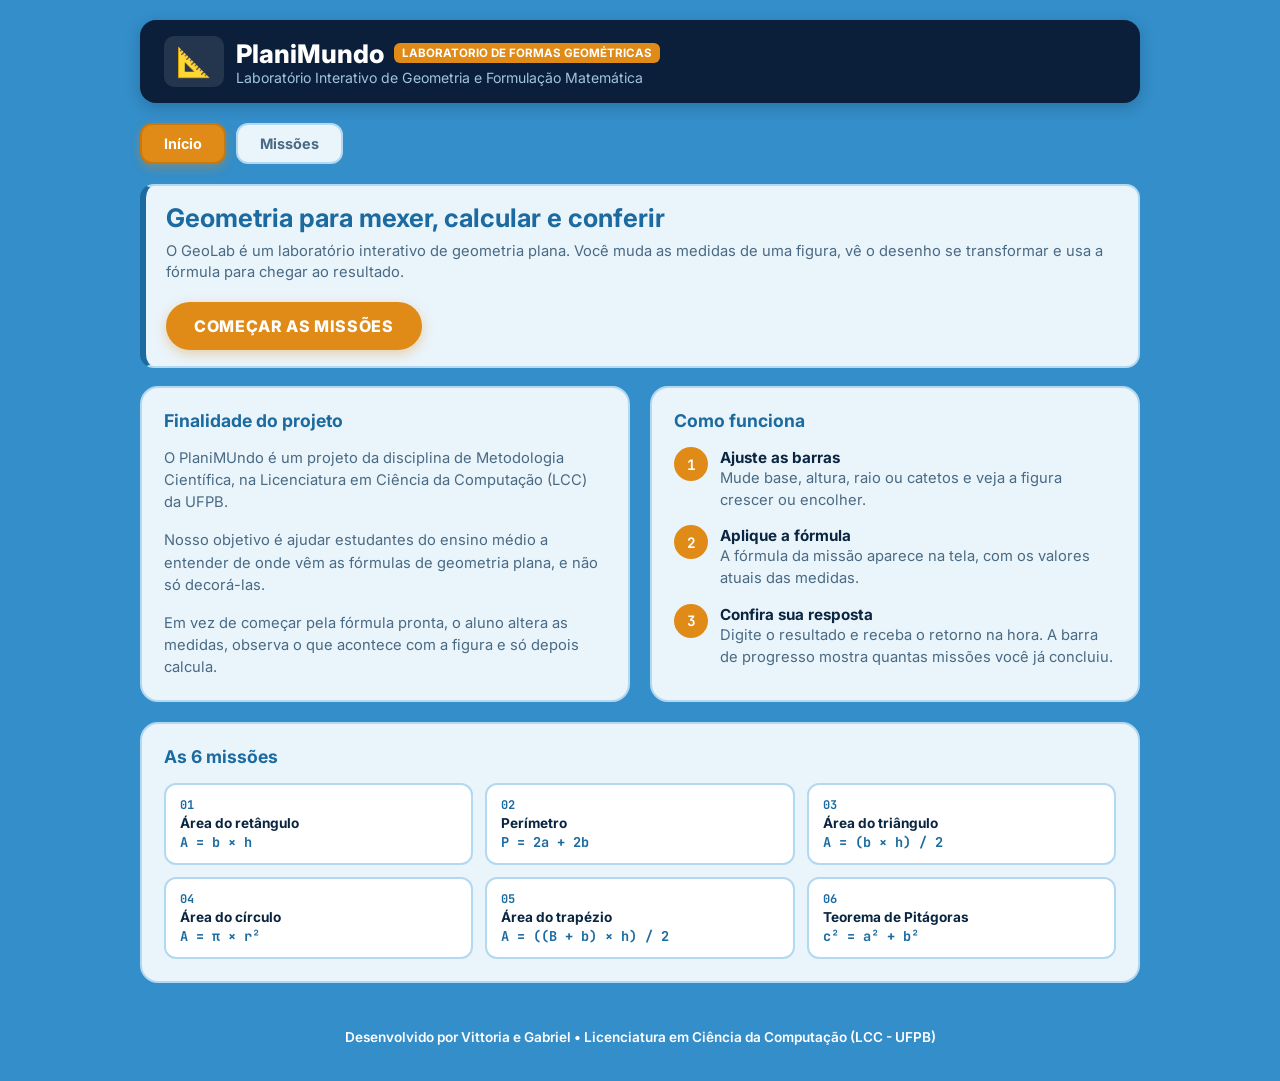
==== commit 625c3499: "Rename GeoLab to PlaniMundo in index.html Updated the project name from 'GeoLab' to 'PlaniMundo' and" ====
--- a/index.html
+++ b/index.html
@@ -3,7 +3,7 @@
 <head>
     <meta charset="UTF-8">
     <meta name="viewport" content="width=device-width, initial-scale=1.0">
-    <title>GeoLab | Início</title>
+    <title>PlaniMundo | Início</title>
     <!-- Fonte Inter & JetBrains Mono -->
     <link rel="preconnect" href="https://fonts.googleapis.com">
     <link rel="preconnect" href="https://fonts.gstatic.com" crossorigin>
@@ -16,7 +16,7 @@
         <div class="logo-container">
             <span class="logo-icon">📐</span>
             <div>
-                <h1>GeoLab <span class="badge-em">Ensino Médio</span></h1>
+                <h1>PlaniMundo <span class="badge-em">Laboratorio de Formas Geométricas</span></h1>
                 <p>Laboratório Interativo de Geometria e Formulação Matemática</p>
             </div>
         </div>
@@ -43,7 +43,7 @@
         <div class="layout-duplo">
             <section class="painel">
                 <h3>Finalidade do projeto</h3>
-                <p>O GeoLab é um projeto da disciplina de Metodologia Científica, na Licenciatura em Ciência da Computação (LCC) da UFPB.</p>
+                <p>O PlaniMUndo é um projeto da disciplina de Metodologia Científica, na Licenciatura em Ciência da Computação (LCC) da UFPB.</p>
                 <p>Nosso objetivo é ajudar estudantes do ensino médio a entender de onde vêm as fórmulas de geometria plana, e não só decorá-las.</p>
                 <p>Em vez de começar pela fórmula pronta, o aluno altera as medidas, observa o que acontece com a figura e só depois calcula.</p>
             </section>
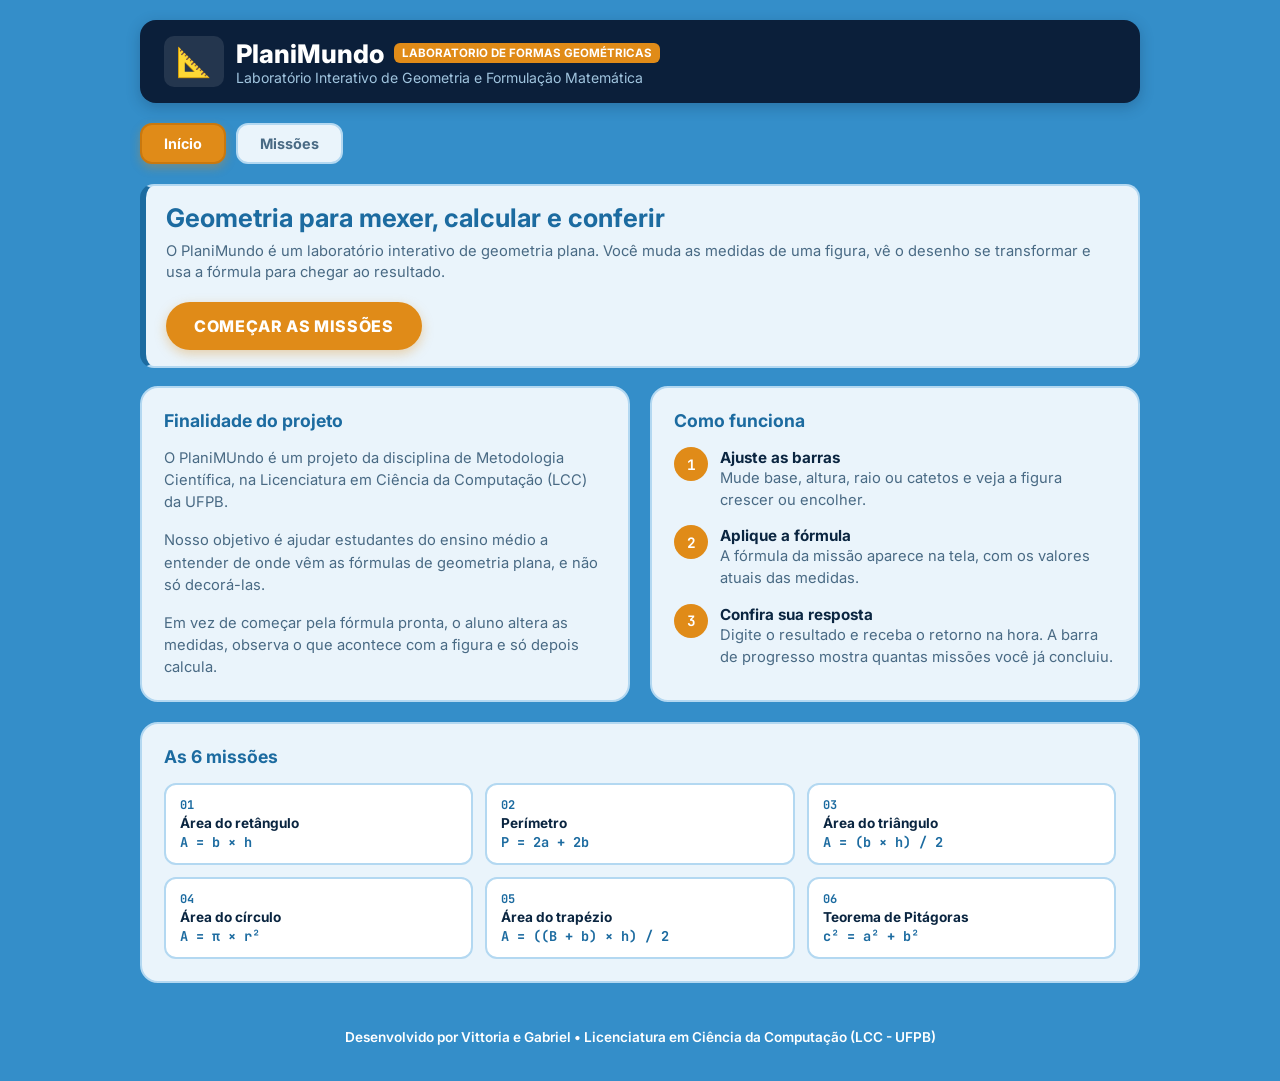
==== commit ce184523: "Fix HTML formatting and structure" ====
--- a/index.html
+++ b/index.html
@@ -33,7 +33,7 @@
         <!-- APRESENTAÇÃO -->
         <section class="missao-header">
             <h2>Geometria para mexer, calcular e conferir</h2>
-            <p>O GeoLab é um laboratório interativo de geometria plana. Você muda as medidas de uma figura, vê o desenho se transformar e usa a fórmula para chegar ao resultado.</p>
+            <p>O PlaniMundo é um laboratório interativo de geometria plana. Você muda as medidas de uma figura, vê o desenho se transformar e usa a fórmula para chegar ao resultado.</p>
             <div class="hero-acoes">
                 <a class="btn-acao" href="missoes.html">Começar as missões</a>
             </div>
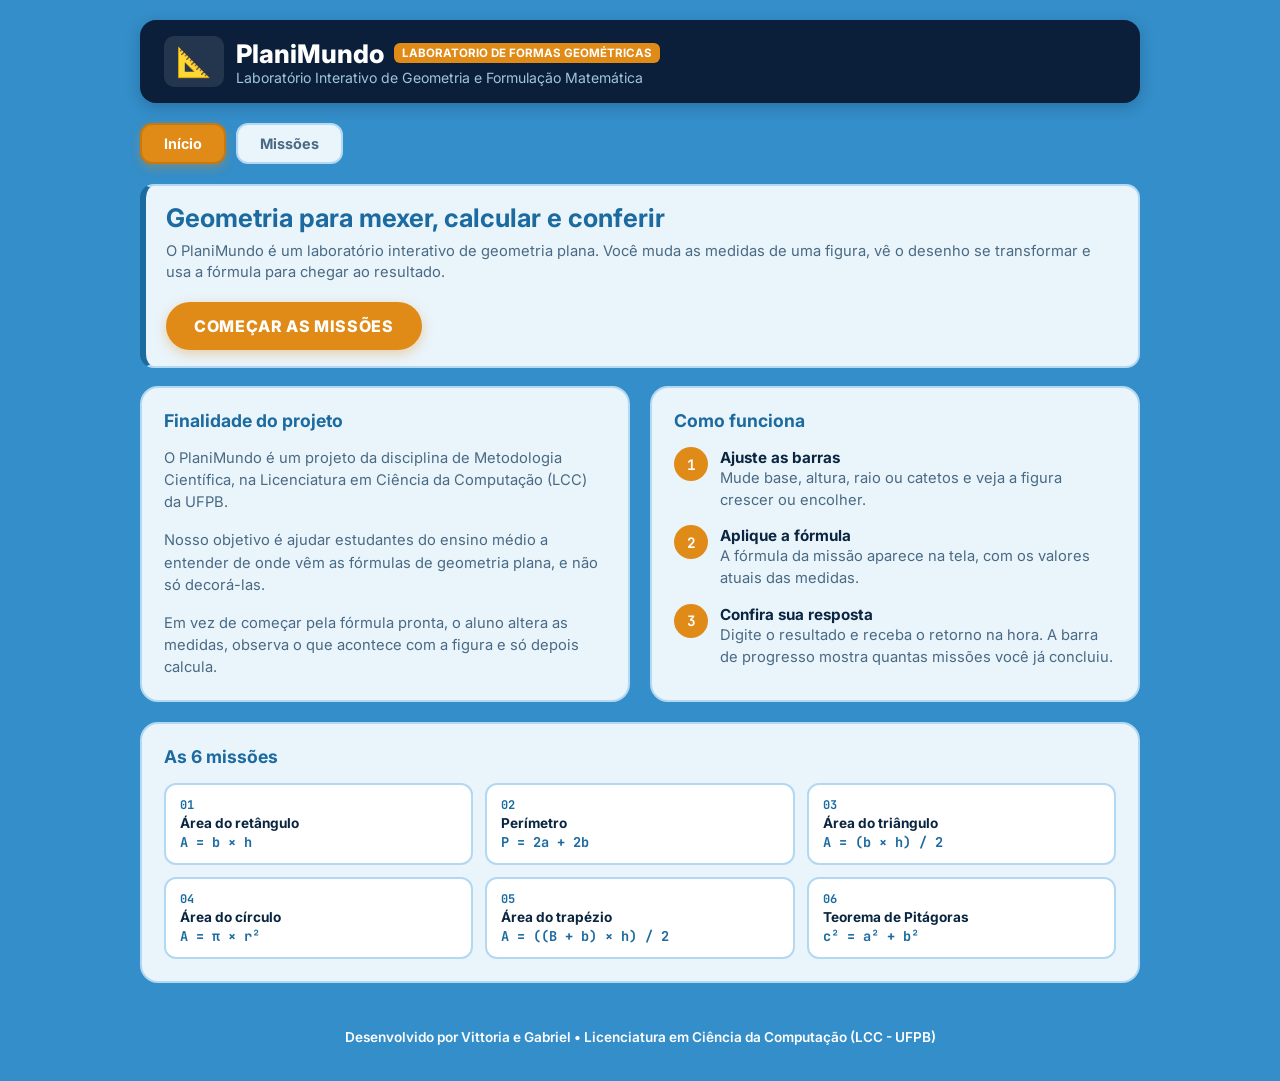
==== commit b4109264: "Fix HTML formatting and structure" ====
--- a/index.html
+++ b/index.html
@@ -43,7 +43,7 @@
         <div class="layout-duplo">
             <section class="painel">
                 <h3>Finalidade do projeto</h3>
-                <p>O PlaniMUndo é um projeto da disciplina de Metodologia Científica, na Licenciatura em Ciência da Computação (LCC) da UFPB.</p>
+                <p>O PlaniMundo é um projeto da disciplina de Metodologia Científica, na Licenciatura em Ciência da Computação (LCC) da UFPB.</p>
                 <p>Nosso objetivo é ajudar estudantes do ensino médio a entender de onde vêm as fórmulas de geometria plana, e não só decorá-las.</p>
                 <p>Em vez de começar pela fórmula pronta, o aluno altera as medidas, observa o que acontece com a figura e só depois calcula.</p>
             </section>
